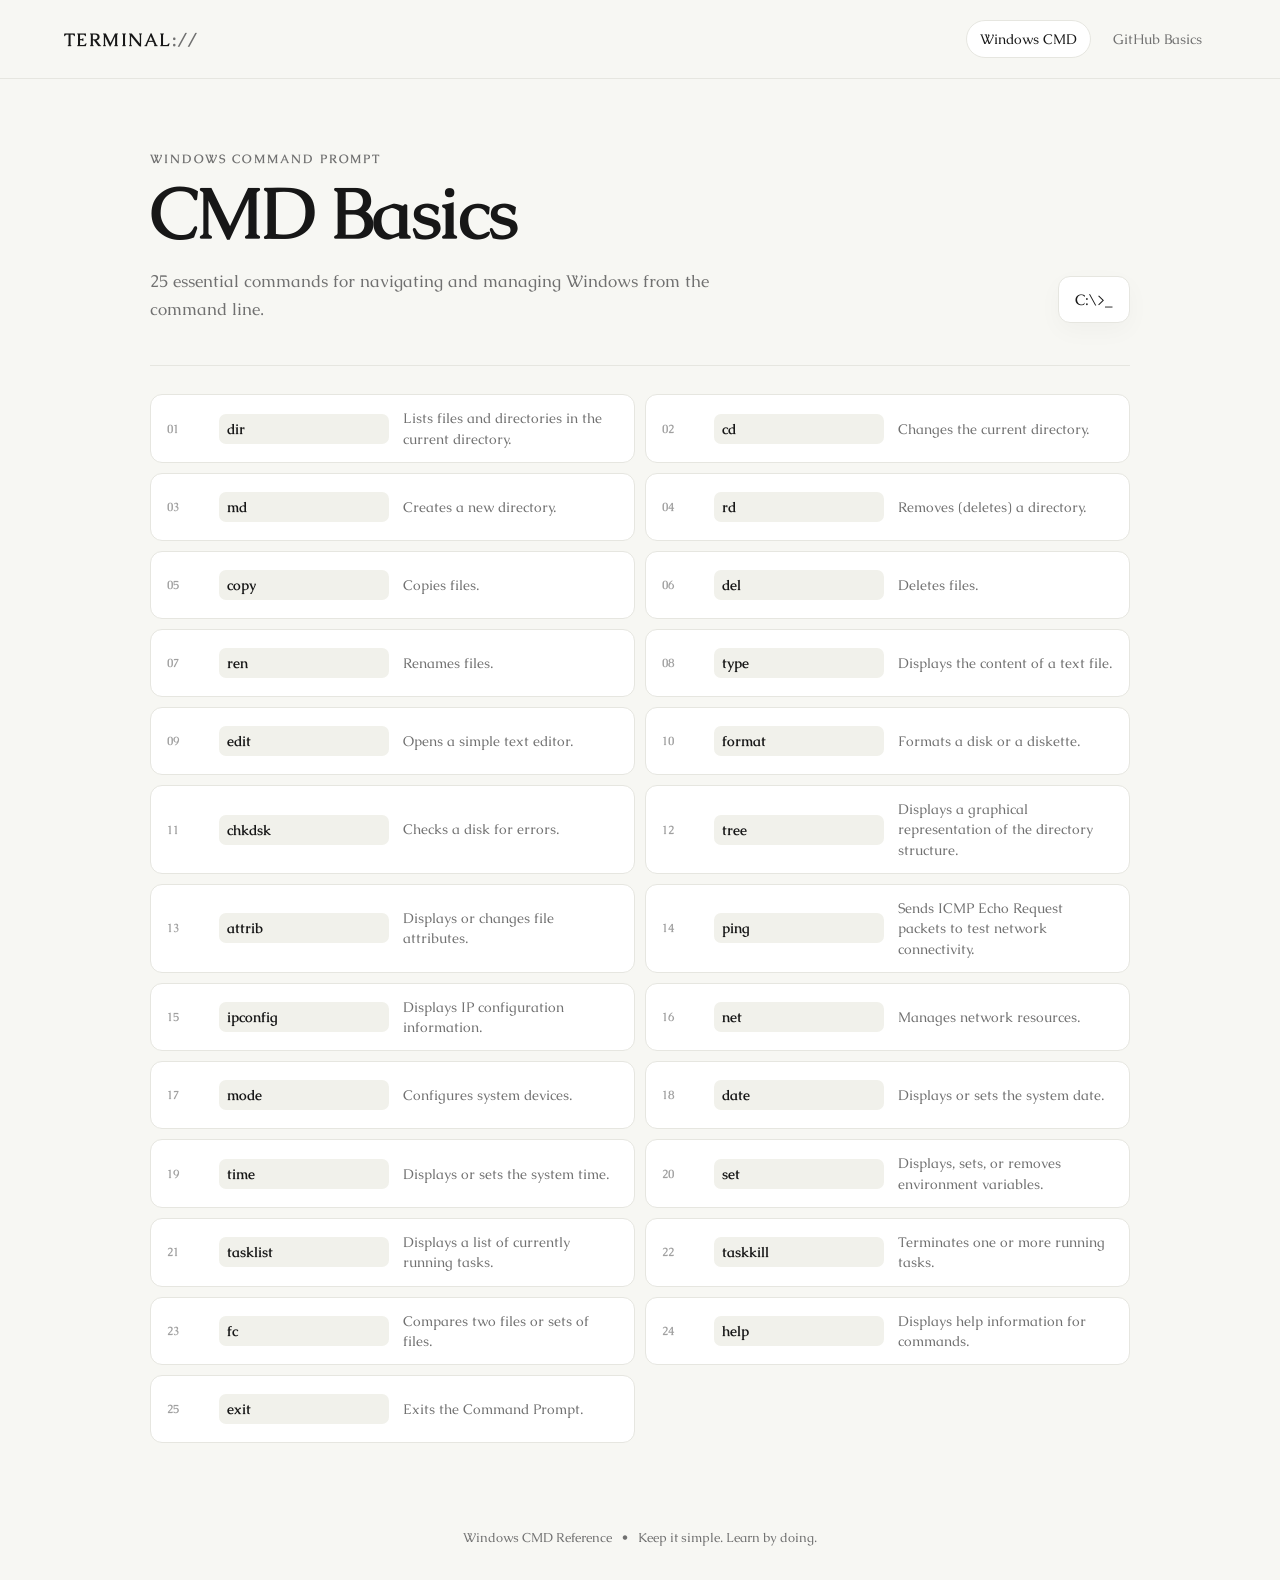
==== index.html @ c9440457 "software developer commit 1" ====
<!DOCTYPE html>
<html lang="en">
<head>
  <meta charset="UTF-8" />
  <meta name="viewport" content="width=device-width, initial-scale=1.0" />
  <title>CMD Basics</title>
  <link rel="stylesheet" href="styles.css" />
</head>
<body>
  <header class="topbar">
    <a class="brand" href="index.html">TERMINAL<span>://</span></a>
    <nav>
      <a class="active" href="index.html">Windows CMD</a>
      <a href="github.html">GitHub Basics</a>
    </nav>
  </header>

  <main class="container">
    <section class="hero">
      <div>
        <p class="eyebrow">WINDOWS COMMAND PROMPT</p>
        <h1>CMD Basics</h1>
        <p class="subtitle">25 essential commands for navigating and managing Windows from the command line.</p>
      </div>
      <div class="terminal-badge">C:\&gt;_</div>
    </section>

    <section class="command-list" aria-label="Windows CMD commands">
      <article class="command"><span class="num">01</span><code>dir</code><span>Lists files and directories in the current directory.</span></article>
      <article class="command"><span class="num">02</span><code>cd</code><span>Changes the current directory.</span></article>
      <article class="command"><span class="num">03</span><code>md</code><span>Creates a new directory.</span></article>
      <article class="command"><span class="num">04</span><code>rd</code><span>Removes (deletes) a directory.</span></article>
      <article class="command"><span class="num">05</span><code>copy</code><span>Copies files.</span></article>
      <article class="command"><span class="num">06</span><code>del</code><span>Deletes files.</span></article>
      <article class="command"><span class="num">07</span><code>ren</code><span>Renames files.</span></article>
      <article class="command"><span class="num">08</span><code>type</code><span>Displays the content of a text file.</span></article>
      <article class="command"><span class="num">09</span><code>edit</code><span>Opens a simple text editor.</span></article>
      <article class="command"><span class="num">10</span><code>format</code><span>Formats a disk or a diskette.</span></article>
      <article class="command"><span class="num">11</span><code>chkdsk</code><span>Checks a disk for errors.</span></article>
      <article class="command"><span class="num">12</span><code>tree</code><span>Displays a graphical representation of the directory structure.</span></article>
      <article class="command"><span class="num">13</span><code>attrib</code><span>Displays or changes file attributes.</span></article>
      <article class="command"><span class="num">14</span><code>ping</code><span>Sends ICMP Echo Request packets to test network connectivity.</span></article>
      <article class="command"><span class="num">15</span><code>ipconfig</code><span>Displays IP configuration information.</span></article>
      <article class="command"><span class="num">16</span><code>net</code><span>Manages network resources.</span></article>
      <article class="command"><span class="num">17</span><code>mode</code><span>Configures system devices.</span></article>
      <article class="command"><span class="num">18</span><code>date</code><span>Displays or sets the system date.</span></article>
      <article class="command"><span class="num">19</span><code>time</code><span>Displays or sets the system time.</span></article>
      <article class="command"><span class="num">20</span><code>set</code><span>Displays, sets, or removes environment variables.</span></article>
      <article class="command"><span class="num">21</span><code>tasklist</code><span>Displays a list of currently running tasks.</span></article>
      <article class="command"><span class="num">22</span><code>taskkill</code><span>Terminates one or more running tasks.</span></article>
      <article class="command"><span class="num">23</span><code>fc</code><span>Compares two files or sets of files.</span></article>
      <article class="command"><span class="num">24</span><code>help</code><span>Displays help information for commands.</span></article>
      <article class="command"><span class="num">25</span><code>exit</code><span>Exits the Command Prompt.</span></article>
    </section>
  </main>

  <footer>Windows CMD Reference <span>•</span> Keep it simple. Learn by doing.</footer>
</body>
</html>
---- styles.css ----
@import url('https://fonts.googleapis.com/css2?family=Caudex:wght@400;700&display=swap');

:root {
  --bg: #f7f7f3;
  --panel: #ffffff;
  --text: #171717;
  --muted: #707070;
  --line: #e6e6e0;
  --accent: #222222;
  --soft: #f1f1eb;
}

* { box-sizing: border-box; }

html { scroll-behavior: smooth; }

body {
  margin: 0;
  background: var(--bg);
  color: var(--text);
  font-family: 'Caudex', Georgia, serif;
  min-height: 100vh;
}

a { color: inherit; text-decoration: none; }

.topbar {
  position: sticky;
  top: 0;
  z-index: 10;
  display: flex;
  justify-content: space-between;
  align-items: center;
  gap: 24px;
  padding: 20px clamp(20px, 5vw, 72px);
  background: rgba(247, 247, 243, .94);
  backdrop-filter: blur(10px);
  border-bottom: 1px solid var(--line);
}

.brand {
  font-size: 18px;
  font-weight: 700;
  letter-spacing: .08em;
}

.brand span { color: var(--muted); }

nav {
  display: flex;
  gap: 8px;
  flex-wrap: wrap;
  justify-content: flex-end;
}

nav a {
  padding: 9px 13px;
  border: 1px solid transparent;
  border-radius: 999px;
  color: var(--muted);
  font-size: 14px;
  transition: .2s ease;
}

nav a:hover,
nav a.active {
  color: var(--text);
  border-color: var(--line);
  background: var(--panel);
}

.container {
  width: min(980px, calc(100% - 40px));
  margin: 0 auto;
  padding: 72px 0 60px;
}

.hero {
  display: flex;
  justify-content: space-between;
  align-items: flex-end;
  gap: 40px;
  padding-bottom: 42px;
  border-bottom: 1px solid var(--line);
}

.eyebrow {
  margin: 0 0 12px;
  color: var(--muted);
  font-size: 12px;
  font-weight: 700;
  letter-spacing: .18em;
}

h1 {
  margin: 0;
  font-size: clamp(42px, 7vw, 72px);
  line-height: .95;
  font-weight: 700;
  letter-spacing: -.035em;
}

.subtitle {
  max-width: 620px;
  margin: 20px 0 0;
  color: var(--muted);
  font-size: 17px;
  line-height: 1.65;
}

.terminal-badge {
  flex: 0 0 auto;
  padding: 13px 16px;
  border: 1px solid var(--line);
  border-radius: 12px;
  background: var(--panel);
  font-size: 15px;
  box-shadow: 0 8px 24px rgba(0,0,0,.03);
}

.command-list {
  display: grid;
  grid-template-columns: 1fr 1fr;
  gap: 10px;
  margin-top: 28px;
}

.command {
  display: grid;
  grid-template-columns: 38px minmax(120px, 170px) 1fr;
  gap: 14px;
  align-items: center;
  min-height: 68px;
  padding: 13px 16px;
  background: var(--panel);
  border: 1px solid var(--line);
  border-radius: 12px;
  transition: transform .18s ease, box-shadow .18s ease;
}

.command:hover {
  transform: translateY(-2px);
  box-shadow: 0 10px 26px rgba(0,0,0,.05);
}

.num {
  color: #a0a0a0;
  font-size: 12px;
  font-weight: 700;
}

code {
  padding: 6px 8px;
  border-radius: 7px;
  background: var(--soft);
  font-family: 'Caudex', Georgia, serif;
  font-size: 14px;
  font-weight: 700;
  white-space: nowrap;
}

.command span:last-child {
  color: var(--muted);
  font-size: 14px;
  line-height: 1.45;
}

footer {
  padding: 26px 20px 34px;
  text-align: center;
  color: var(--muted);
  font-size: 13px;
}

footer span { margin: 0 6px; }

@media (max-width: 760px) {
  .topbar { align-items: flex-start; flex-direction: column; }
  nav { justify-content: flex-start; }
  .hero { flex-direction: column; align-items: flex-start; }
  .command-list { grid-template-columns: 1fr; }
}

@media (max-width: 520px) {
  .container { width: min(100% - 24px, 980px); padding-top: 44px; }
  .command { grid-template-columns: 28px 1fr; }
  .command code { width: fit-content; }
  .command span:last-child { grid-column: 2; }
  h1 { font-size: 48px; }
}
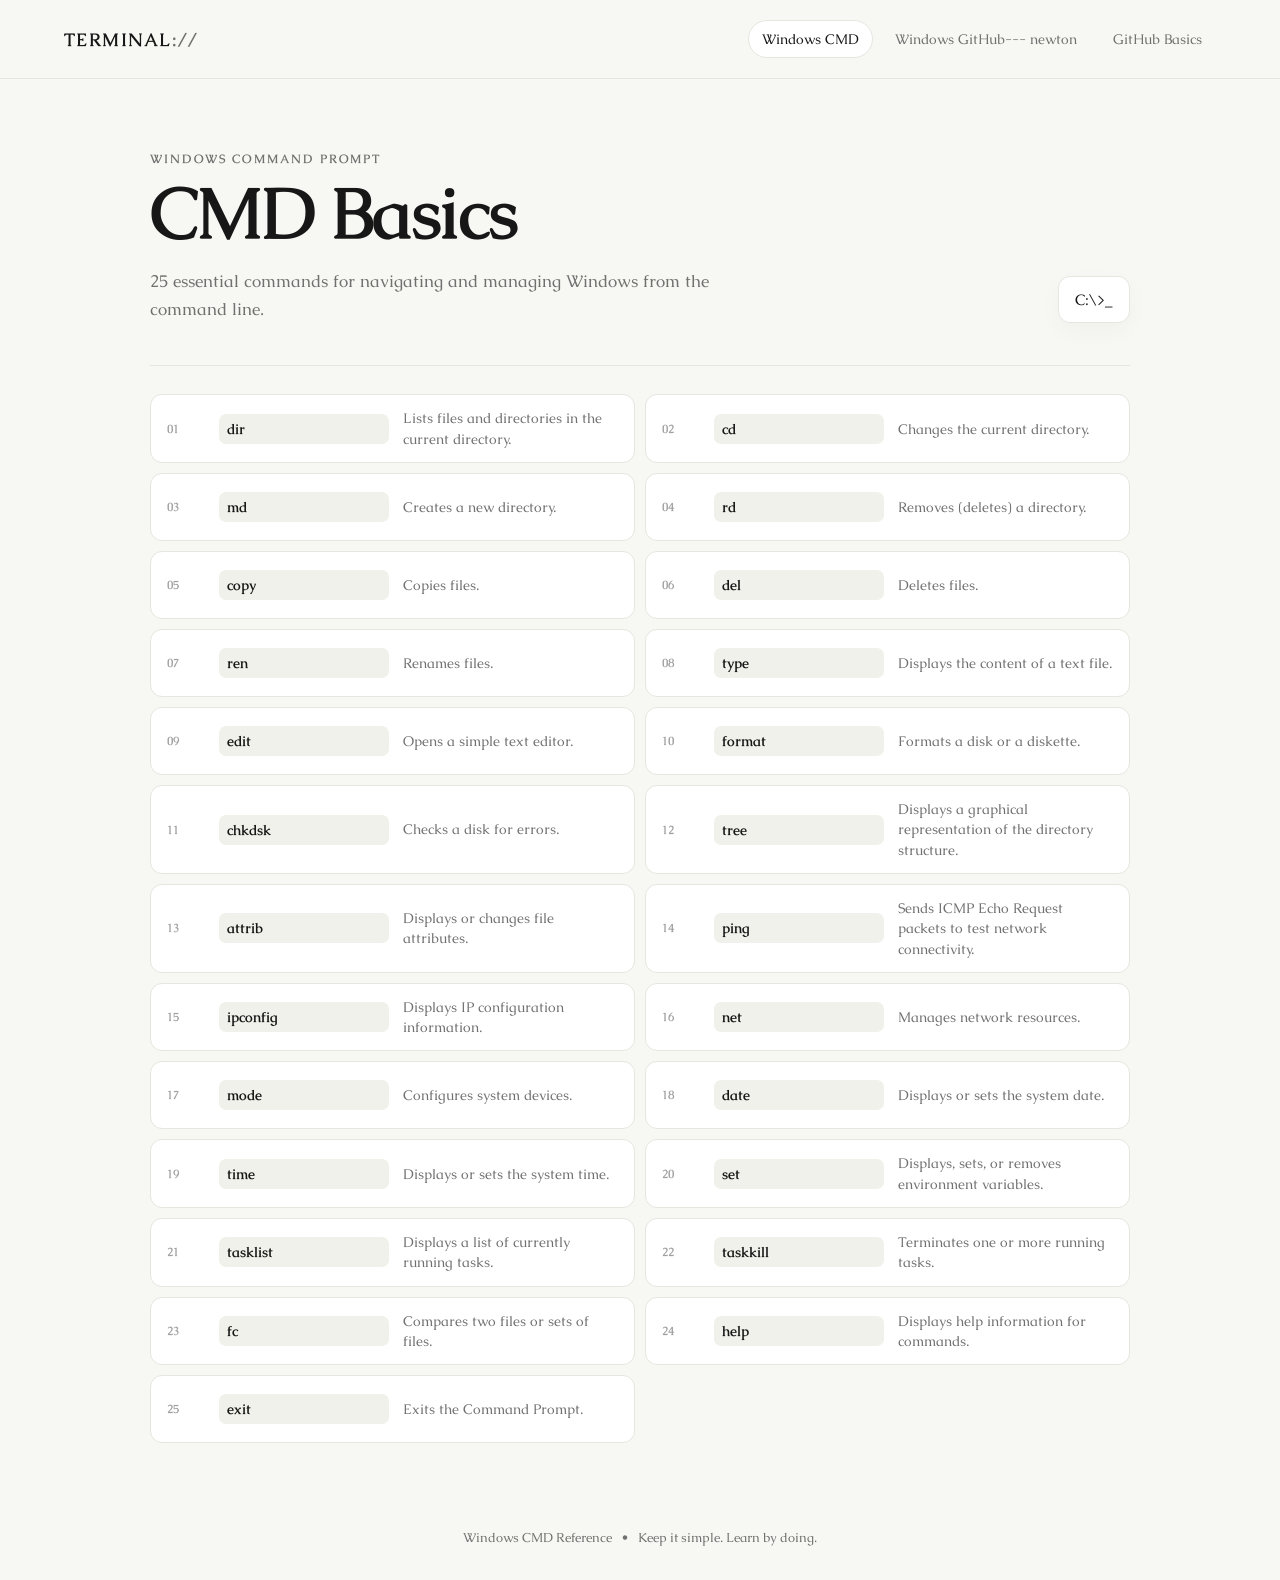
==== commit 8125c9a2: "second commit: I created a page nothing is in there just page the name I did not have one yet." ====
--- a/index.html
+++ b/index.html
@@ -11,6 +11,7 @@
     <a class="brand" href="index.html">TERMINAL<span>://</span></a>
     <nav>
       <a class="active" href="index.html">Windows CMD</a>
+      <a href="page.html">Windows GitHub--- newton</a>
       <a href="github.html">GitHub Basics</a>
     </nav>
   </header>
